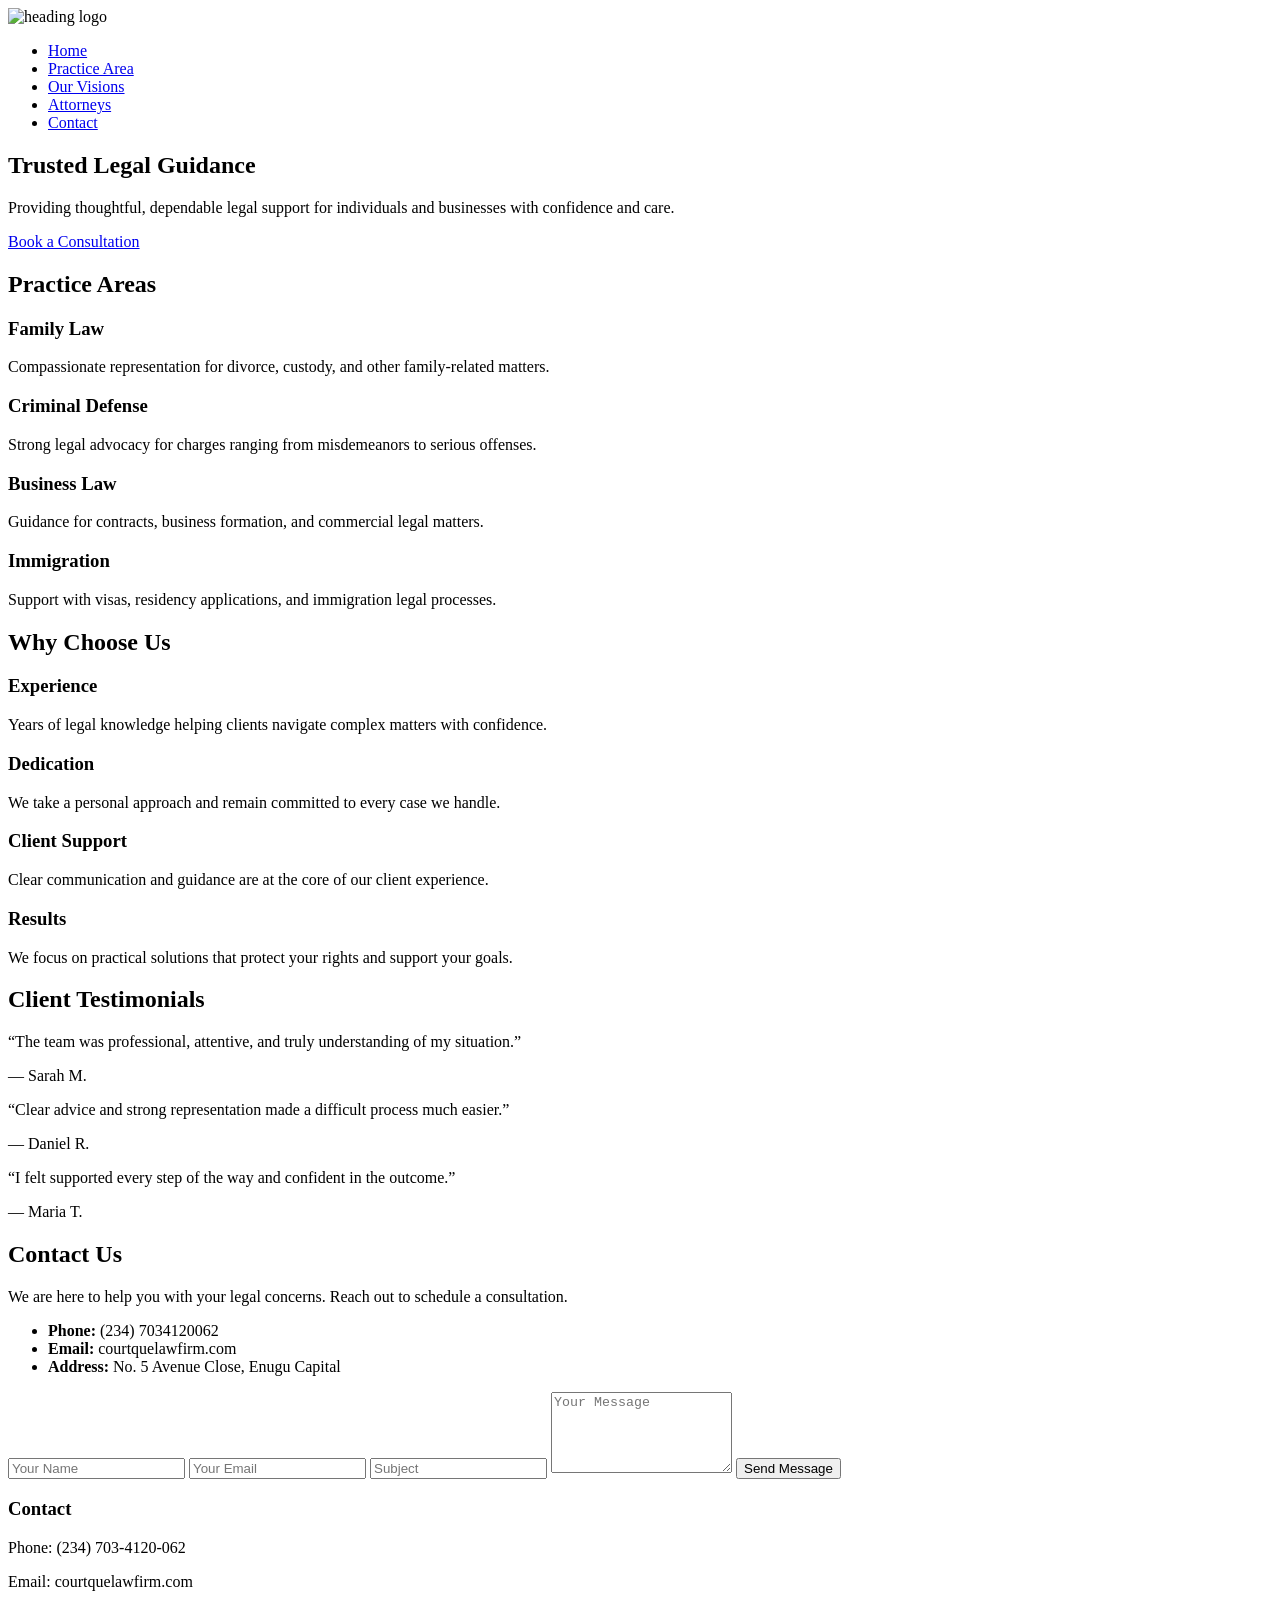
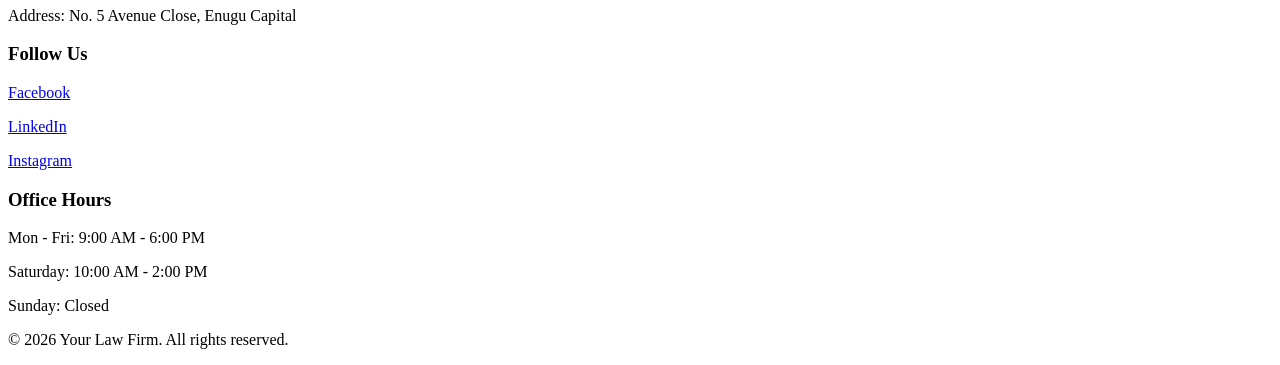
==== index.html @ 082c6184 "Add initial HTML structure for the website" ====
<!DOCTYPE html>
<html lang="en">

    
    <head>
        <meta charset="UTF-8">
        <meta name="viewport" content="width=device-width" initial-scale="1.0">
        <link rel="stylesheet" href="style.css">        
    </head>
    
    <body> 
    <header>
            <nav>
                <div class="nav-wrapper">
                    <div class="logo-box">
                        <img src="IMAGES/courtquelogo.svg" alt="heading logo" width="140" height="90">
                    </div>
                    <ul class="navigation-top">
                        <li><a href="index.html">Home</a> </li>
                        <li><a href="index.html">Practice Area</a> </li>
                        <li><a href="index.html">Our Visions</a> </li>
                        <li><a href="index.html">Attorneys</a> </li>
                        <li><a href="index.html">Contact</a> </li>
                    </ul>                                                                                       
                </div>
            </nav> 
        </header>

        <main>
            <section class="hero"> 
                <div class="hero-content">
                    <h1>Trusted Legal Guidance</h1>
                    <p>Providing thoughtful, dependable legal support for individuals and businesses with confidence and care.</p>
                    <a href="#contact" class="hero-button">Book a Consultation</a>
                </div>
                
            </section>

            <section class="practice-areas">
                <h2>Practice Areas</h2>
                <div class="cards">
                    <div class="card">
                        <h3>Family Law</h3>
                        <p>Compassionate representation for divorce, custody, and other family-related matters.</p>
                    </div>
                    <div class="card">
                        <h3>Criminal Defense</h3>
                        <p>Strong legal advocacy for charges ranging from misdemeanors to serious offenses.</p>
                    </div>
                    <div class="card">
                        <h3>Business Law</h3>
                        <p>Guidance for contracts, business formation, and commercial legal matters.</p>
                    </div>
                    <div class="card">
                        <h3>Immigration</h3>
                        <p>Support with visas, residency applications, and immigration legal processes.</p>
                    </div>
                </div>
            </section>

            <section class="why-choose-us">
                <h2>Why Choose Us</h2>
                <div class="benefits">
                    <div class="benefit">
                        <h3>Experience</h3>
                        <p>Years of legal knowledge helping clients navigate complex matters with confidence.</p>
                    </div>
                    <div class="benefit">
                        <h3>Dedication</h3>
                        <p>We take a personal approach and remain committed to every case we handle.</p>
                    </div>
                    <div class="benefit">
                        <h3>Client Support</h3>
                        <p>Clear communication and guidance are at the core of our client experience.</p>
                    </div>
                    <div class="benefit">
                        <h3>Results</h3>
                        <p>We focus on practical solutions that protect your rights and support your goals.</p>
                    </div>
                </div>
            </section>

            <section class="testimonials">
                <h2>Client Testimonials</h2>
                <div class="testimonial-grid">
                    <div class="testimonial-card">
                        <p>“The team was professional, attentive, and truly understanding of my situation.”</p>
                        <span>— Sarah M.</span>
                    </div>
                    <div class="testimonial-card">
                        <p>“Clear advice and strong representation made a difficult process much easier.”</p>
                        <span>— Daniel R.</span>
                    </div>
                    <div class="testimonial-card">
                        <p>“I felt supported every step of the way and confident in the outcome.”</p>
                        <span>— Maria T.</span>
                    </div>
                </div>
            </section>

            <section class="contact-section" id="contact">
                <div class="contact-card">
                    <div class="contact-info">
                        <h2>Contact Us</h2>
                        <p>We are here to help you with your legal concerns. Reach out to schedule a consultation.</p>
                        <ul>
                            <li><strong>Phone:</strong> (234) 7034120062</li>
                            <li><strong>Email:</strong> courtquelawfirm.com</li>
                            <li><strong>Address:</strong> No. 5 Avenue Close, Enugu Capital </li>
                        </ul>
                    </div>
                    <form class="contact-form">
                        <input type="text" placeholder="Your Name" required>
                        <input type="email" placeholder="Your Email" required>
                        <input type="text" placeholder="Subject" required>
                        <textarea placeholder="Your Message" rows="5" required></textarea>
                        <button type="submit">Send Message</button>
                    </form>
                </div>
            </section>
        </main>

        <footer class="site-footer">
            <div class="footer-content">
                <div>
                    <h3>Contact</h3>
                    <p>Phone: (234) 703-4120-062</p>
                    <p>Email: courtquelawfirm.com</p>
                    <p>Address: No. 5 Avenue Close, Enugu Capital </p>
                </div>
                <div>
                    <h3>Follow Us</h3>
                    <p><a href="https://www.facebook.com/courtquelawfirm">Facebook</a></p>
                    <p><a href="https://www.linkedin.com/company/courtquelawfirm">LinkedIn</a></p>
                    <p><a href="https://www.instagram.com/courtquelawfirm">Instagram</a></p>
                </div>
                <div>
                    <h3>Office Hours</h3>
                    <p>Mon - Fri: 9:00 AM - 6:00 PM</p>
                    <p>Saturday: 10:00 AM - 2:00 PM</p>
                    <p>Sunday: Closed</p>
                </div>
            </div>
            <p class="copyright">© 2026 Your Law Firm. All rights reserved.</p>
        </footer>
    
    </body>
</html>
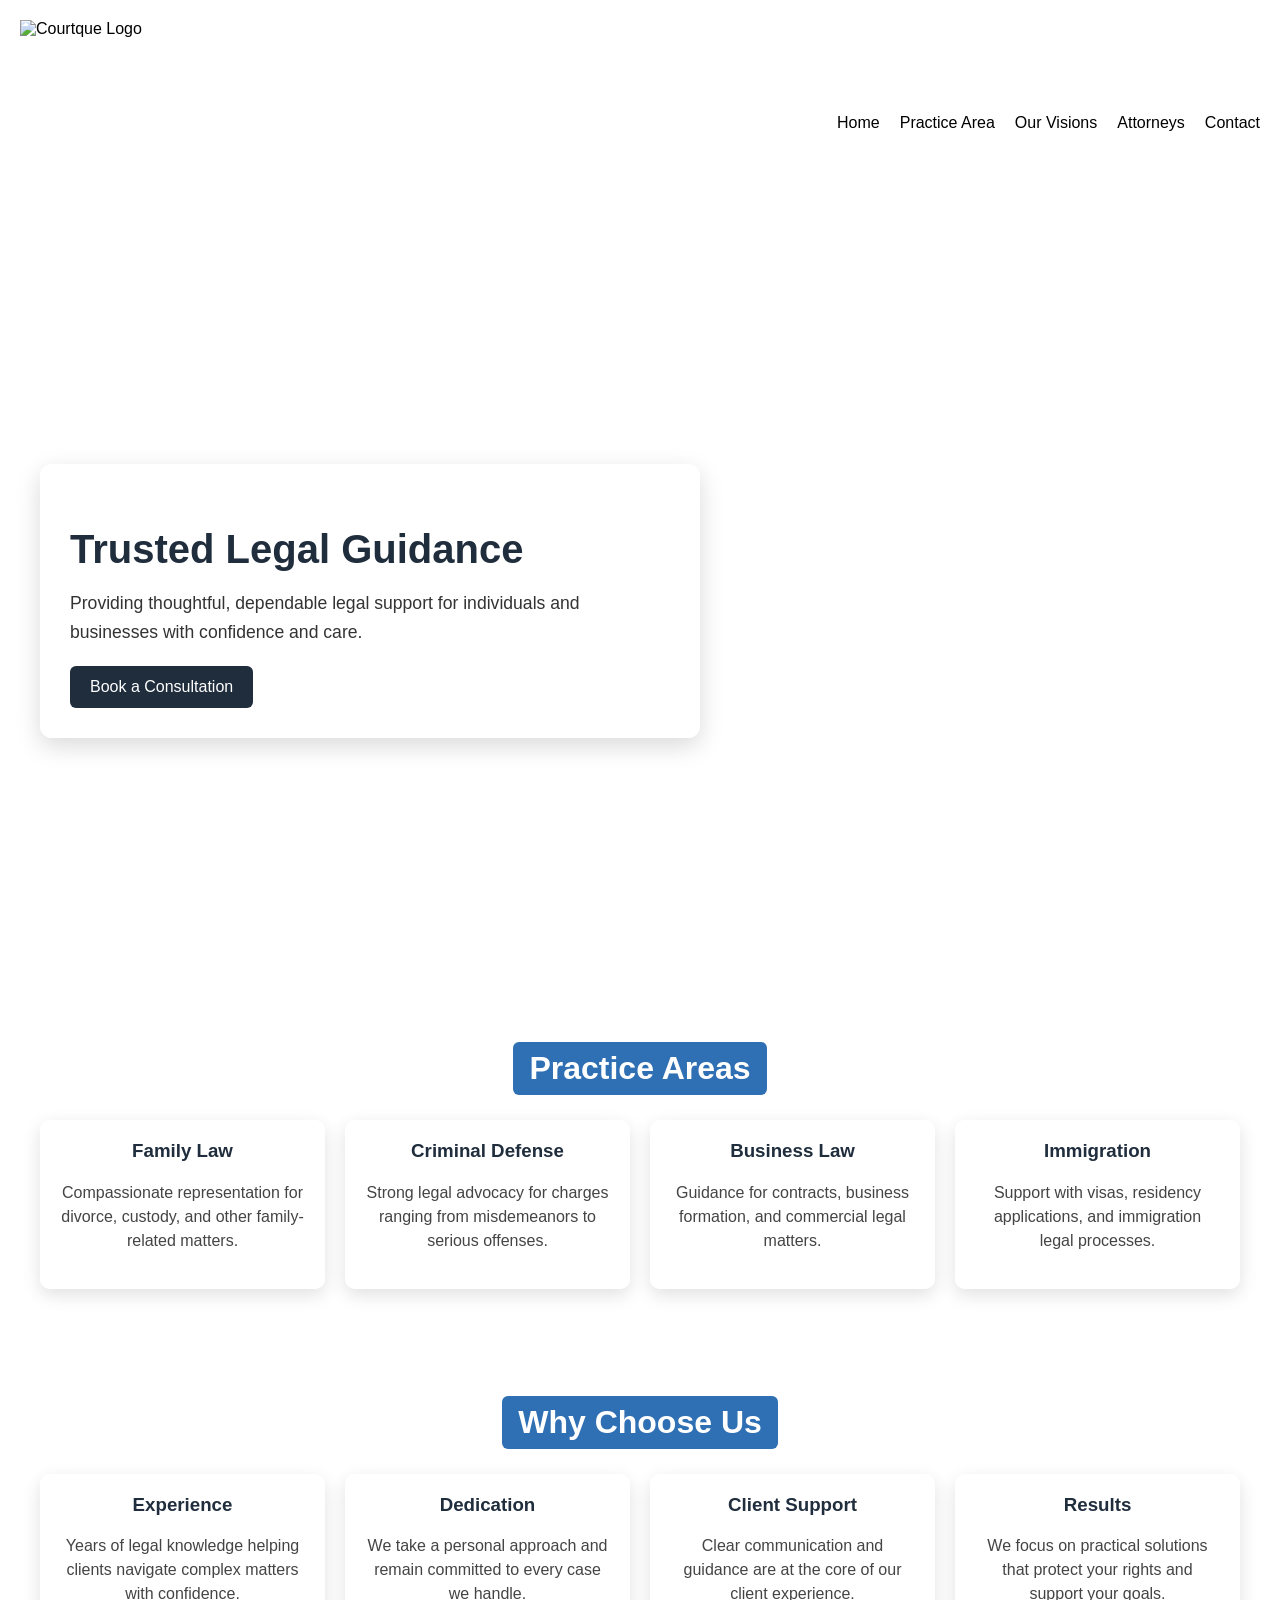
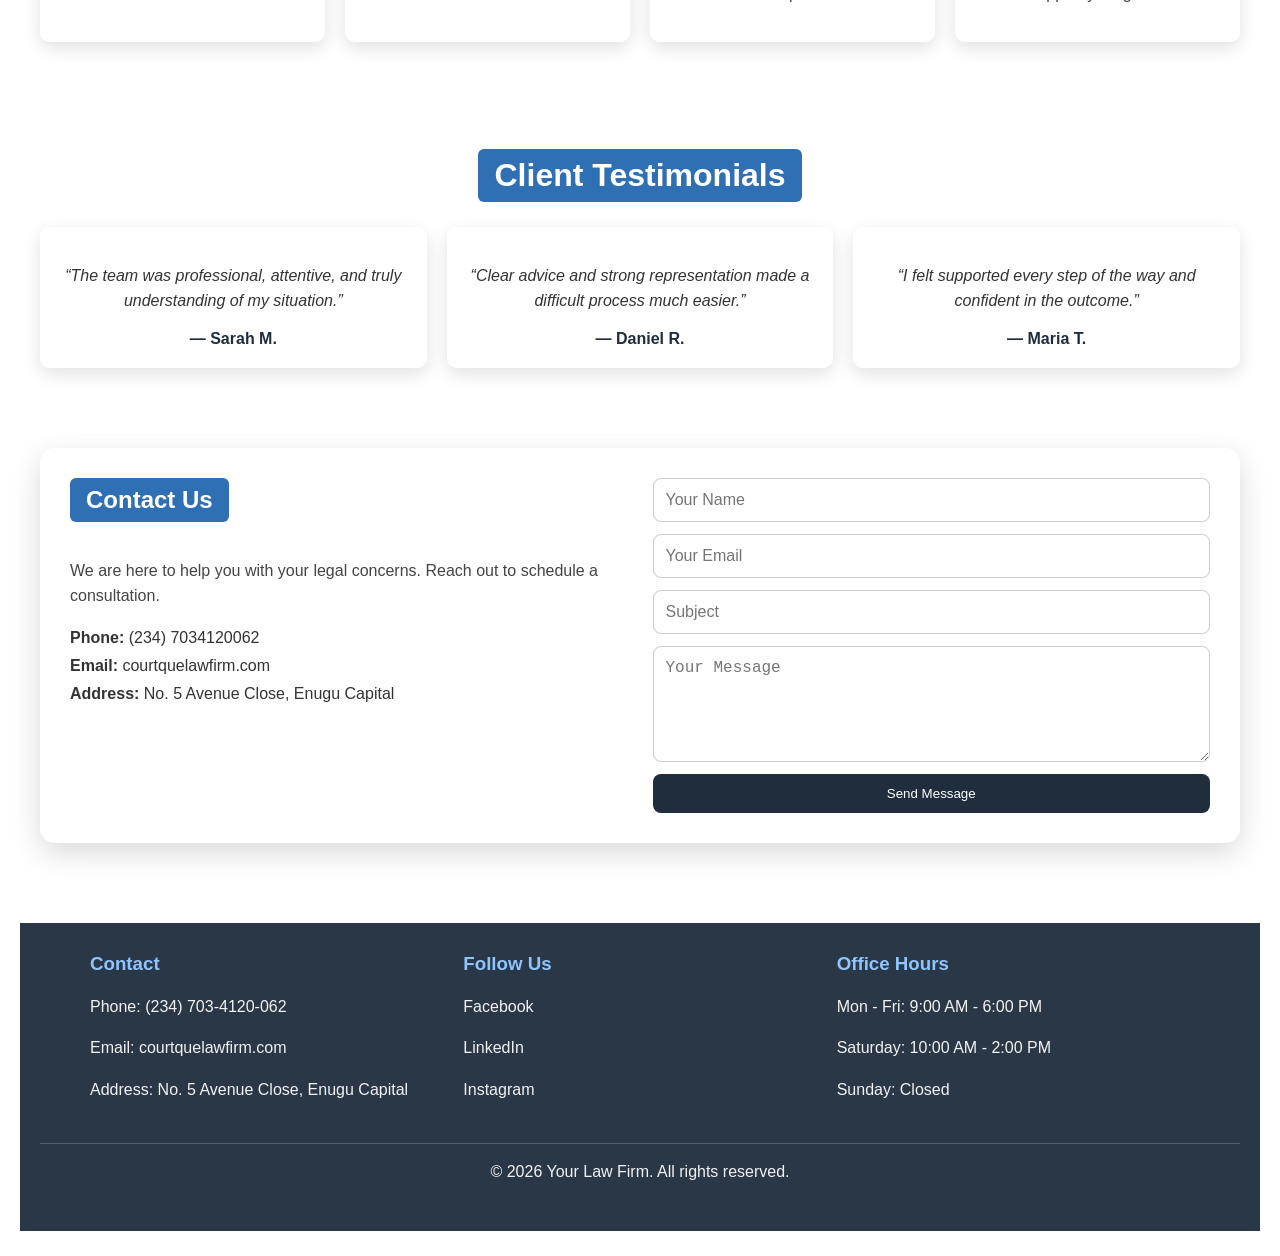
==== commit 8b8b699a: "Update index.html" ====
--- a/index.html
+++ b/index.html
@@ -13,7 +13,7 @@
             <nav>
                 <div class="nav-wrapper">
                     <div class="logo-box">
-                        <img src="IMAGES/courtquelogo.svg" alt="heading logo" width="140" height="90">
+                        <img src="https://raw.githubusercontent.com/acjtech/testingsite_1/main/courtquelogo.svg" alt="Courtque Logo" width="140" height="90">
                     </div>
                     <ul class="navigation-top">
                         <li><a href="index.html">Home</a> </li>
--- a/style.css
+++ b/style.css
@@ -0,0 +1,365 @@
+body {
+    margin: 0;
+    padding: 20px;
+    box-sizing: border-box;
+    background-image: url(IMAGES/skyscapper.building.jfif);
+    background-repeat: no-repeat;
+    background-size: cover;
+    background-position: center;
+    min-height: 100vh;
+    font-family: Arial, sans-serif;
+}
+
+.nav-wrapper {
+    display: flex; 
+    align-items: center;
+    justify-content: space-between;
+    gap: 40px;
+}
+
+.logo-box img {
+    width: 320px;
+    max-width: 45vw;
+    height: auto;
+    display: block;
+    transition: transform 0.25s ease;
+}
+
+.navigation-top {
+    list-style-type: none;
+    display: flex;
+    gap: 20px;
+    justify-content: space-around;
+    align-items: center;
+    flex-wrap: wrap;
+    padding: 0;
+    margin: 0;
+}
+
+.navigation-top li a {
+    text-decoration: none;
+    color: black;
+}
+
+.hero {
+    min-height: 70vh;
+    display: flex;
+    align-items: center;
+    padding: 60px 20px;
+}
+
+.hero-content {
+    max-width: 600px;
+    background: rgba(255, 255, 255, 0.85);
+    padding: 30px;
+    border-radius: 12px;
+    box-shadow: 0 8px 25px rgba(0, 0, 0, 0.15);
+}
+
+.hero h1 {
+    font-size: 2.5rem;
+    margin-bottom: 15px;
+    color: #1f2d3d;
+}
+
+.hero p {
+    font-size: 1.1rem;
+    line-height: 1.6;
+    color: #333;
+    margin-bottom: 20px;
+}
+
+.hero-button {
+    display: inline-block;
+    background-color: #1f2d3d;
+    color: white;
+    padding: 12px 20px;
+    text-decoration: none;
+    border-radius: 6px;
+}
+
+.practice-areas {
+    padding: 40px 20px 60px;
+    text-align: center;
+}
+
+.practice-areas h2 {
+    text-align: center;
+    font-size: 2rem;
+    margin-bottom: 25px;
+    color: white;
+    display: inline-block;
+    padding: 8px 16px;
+    background-color: #2f6fb3;
+    border-radius: 6px;
+}
+
+.cards {
+    display: grid;
+    grid-template-columns: repeat(4, 1fr);
+    gap: 20px;
+}
+
+.card {
+    background: rgba(255, 255, 255, 0.9);
+    padding: 20px;
+    border-radius: 10px;
+    box-shadow: 0 6px 18px rgba(0, 0, 0, 0.12);
+}
+
+.card h3 {
+    margin-top: 0;
+    color: #1f2d3d;
+}
+
+.card p {
+    color: #444;
+    line-height: 1.5;
+}
+
+.why-choose-us {
+    padding: 20px 20px 60px;
+    text-align: center;
+}
+
+.why-choose-us h2 {
+    text-align: center;
+    font-size: 2rem;
+    margin-bottom: 25px;
+    color: white;
+    display: inline-block;
+    padding: 8px 16px;
+    background-color: #2f6fb3;
+    border-radius: 6px;
+}
+
+.benefits {
+    display: grid;
+    grid-template-columns: repeat(4, 1fr);
+    gap: 20px;
+}
+
+.benefit {
+    background: rgba(255, 255, 255, 0.92);
+    padding: 20px;
+    border-radius: 10px;
+    box-shadow: 0 6px 18px rgba(0, 0, 0, 0.12);
+}
+
+.benefit h3 {
+    margin-top: 0;
+    color: #1f2d3d;
+}
+
+.benefit p {
+    color: #444;
+    line-height: 1.5;
+}
+
+.testimonials {
+    padding: 20px 20px 60px;
+    text-align: center;
+}
+
+.testimonials h2 {
+    text-align: center;
+    font-size: 2rem;
+    margin-bottom: 25px;
+    color: white;
+    display: inline-block;
+    padding: 8px 16px;
+    background-color: #2f6fb3;
+    border-radius: 6px;
+}
+
+.testimonial-grid {
+    display: grid;
+    grid-template-columns: repeat(3, 1fr);
+    gap: 20px;
+}
+
+.testimonial-card {
+    background: rgba(255, 255, 255, 0.95);
+    padding: 20px;
+    border-radius: 10px;
+    box-shadow: 0 6px 18px rgba(0, 0, 0, 0.12);
+    transition: transform 0.3s ease, box-shadow 0.3s ease;
+}
+
+.testimonial-card:hover {
+    transform: translateY(-5px);
+    box-shadow: 0 10px 24px rgba(0, 0, 0, 0.18);
+}
+
+.testimonial-card p {
+    font-style: italic;
+    color: #333;
+    line-height: 1.6;
+}
+
+.testimonial-card span {
+    display: block;
+    margin-top: 10px;
+    font-weight: bold;
+    color: #1f2d3d;
+}
+
+.contact-section {
+    padding: 20px 20px 60px;
+}
+
+.contact-card {
+    display: grid;
+    grid-template-columns: 1fr 1fr;
+    gap: 25px;
+    background: rgba(255, 255, 255, 0.95);
+    padding: 30px;
+    border-radius: 15px;
+    box-shadow: 0 10px 30px rgba(0, 0, 0, 0.15);
+}
+
+.contact-info h2 {
+    margin-top: 0;
+    color: white;
+    display: inline-block;
+    padding: 8px 16px;
+    background-color: #2f6fb3;
+    border-radius: 6px;
+}
+
+.contact-info p {
+    color: #444;
+    line-height: 1.6;
+}
+
+.contact-info ul {
+    list-style: none;
+    padding: 0;
+    margin: 20px 0 0;
+}
+
+.contact-info li {
+    margin-bottom: 10px;
+    color: #333;
+}
+
+.contact-form {
+    display: flex;
+    flex-direction: column;
+    gap: 12px;
+}
+
+.contact-form input,
+.contact-form textarea {
+    padding: 12px;
+    border: 1px solid #ccc;
+    border-radius: 8px;
+    font-size: 1rem;
+}
+
+.contact-form button {
+    padding: 12px 16px;
+    border: none;
+    border-radius: 8px;
+    background: #1f2d3d;
+    color: white;
+    cursor: pointer;
+    transition: background 0.3s ease;
+}
+
+.contact-form button:hover {
+    background: #324a63;
+}
+
+.site-footer {
+    background: rgba(31, 45, 61, 0.95);
+    color: white;
+    padding: 30px 20px;
+    margin-top: 20px;
+}
+
+.footer-content {
+    display: grid;
+    grid-template-columns: repeat(3, 1fr);
+    gap: 20px;
+    max-width: 1100px;
+    margin: 0 auto;
+}
+
+.site-footer h3 {
+    margin-top: 0;
+    color: #8ec5ff;
+}
+
+.site-footer p,
+.site-footer a {
+    color: #f2f2f2;
+    line-height: 1.6;
+    text-decoration: none;
+}
+
+.site-footer a:hover {
+    color: #8ec5ff;
+}
+
+.copyright {
+    text-align: center;
+    margin-top: 25px;
+    border-top: 1px solid rgba(255,255,255,0.2);
+    padding-top: 15px;
+}
+
+@media (max-width: 768px) {
+    body {
+        padding: 10px;
+    }
+
+    .nav-wrapper {
+        flex-direction: column;
+        align-items: center;
+    }
+
+    .navigation-top {
+        flex-direction: column;
+        align-items: center;
+        gap: 10px;
+    }
+
+    .logo-box img {
+        width: 200px;
+        height: auto;
+    }
+
+    .hero {
+        padding: 30px 0;
+    }
+
+    .hero-content {
+        padding: 20px;
+    }
+
+    .hero h1 {
+        font-size: 2rem;
+    }
+
+    .cards {
+        grid-template-columns: 1fr;
+    }
+
+    .benefits {
+        grid-template-columns: 1fr;
+    }
+
+    .testimonial-grid {
+        grid-template-columns: 1fr;
+    }
+
+    .contact-card {
+        grid-template-columns: 1fr;
+        padding: 20px;
+    }
+
+    .footer-content {
+        grid-template-columns: 1fr;
+    }
+}
